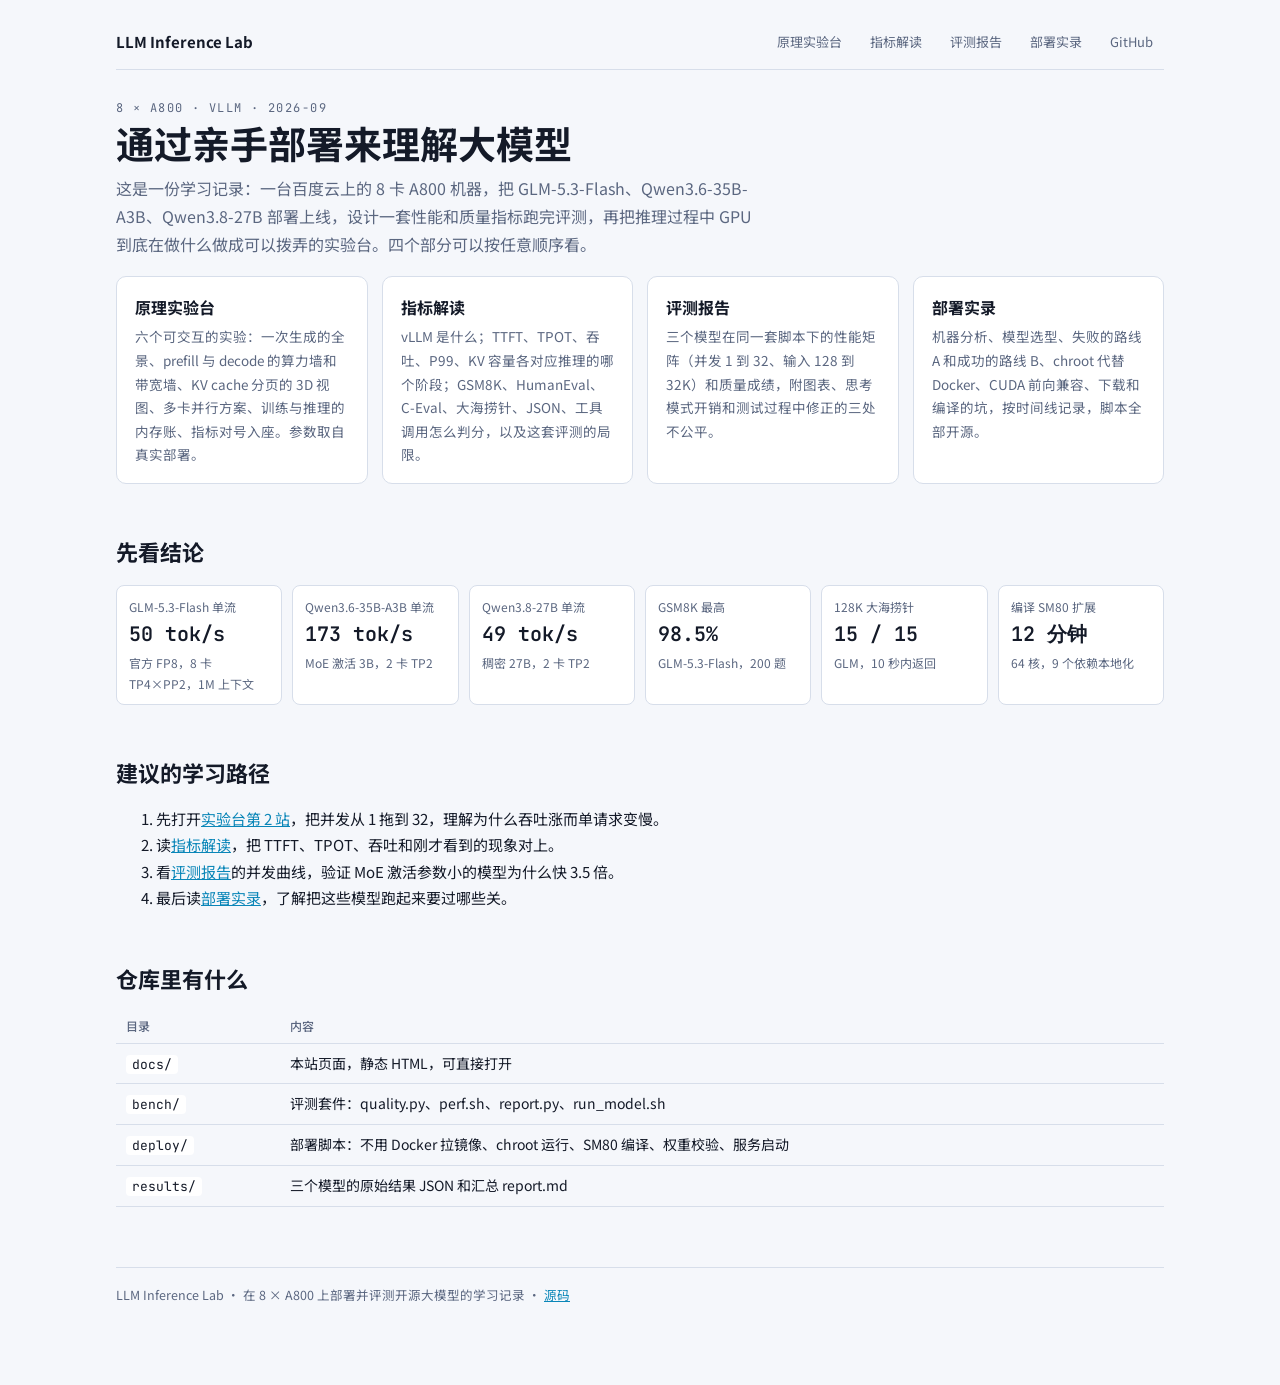
==== index.html @ 00798de9 "LLM Inference Lab: interactive explainer, metrics guide, 3-model benchmark, deployment log and scrip" ====
<!doctype html>
<html lang="zh-CN">
<head>
<meta charset="utf-8">
<meta name="viewport" content="width=device-width, initial-scale=1, viewport-fit=cover">
<title>LLM Inference Lab</title>
<meta name="description" content="在 8×A800 上部署并评测 2026 年开源大模型的学习记录：可交互的推理原理实验台、指标解读、三模型评测报告、完整部署实录和脚本。">
<link rel="stylesheet" href="https://fonts.googleapis.com/css2?family=Noto+Sans+SC:wght@400;500;700&family=JetBrains+Mono:wght@400;600&display=swap">
<link rel="stylesheet" href="docs/site.css">
</head>
<body>
<div class="wrap">
<header class="top"><a class="brand" href="index.html">LLM Inference Lab</a>
<nav><a href="docs/lab.html">原理实验台</a><a href="docs/metrics.html">指标解读</a><a href="docs/benchmark.html">评测报告</a><a href="docs/deployment.html">部署实录</a><a href="https://github.com/haoxiangNtu/llm-inference-lab">GitHub</a></nav></header>

<div class="eyebrow">8 × A800 · vLLM · 2026-09</div>
<h1>通过亲手部署来理解大模型</h1>
<p class="lead">这是一份学习记录：一台百度云上的 8 卡 A800 机器，把 GLM-5.3-Flash、Qwen3.6-35B-A3B、Qwen3.8-27B 部署上线，设计一套性能和质量指标跑完评测，再把推理过程中 GPU 到底在做什么做成可以拨弄的实验台。四个部分可以按任意顺序看。</p>

<div class="cards">
<a class="card" href="docs/lab.html"><div class="t">原理实验台</div><div class="d">六个可交互的实验：一次生成的全景、prefill 与 decode 的算力墙和带宽墙、KV cache 分页的 3D 视图、多卡并行方案、训练与推理的内存账、指标对号入座。参数取自真实部署。</div></a>
<a class="card" href="docs/metrics.html"><div class="t">指标解读</div><div class="d">vLLM 是什么；TTFT、TPOT、吞吐、P99、KV 容量各对应推理的哪个阶段；GSM8K、HumanEval、C-Eval、大海捞针、JSON、工具调用怎么判分，以及这套评测的局限。</div></a>
<a class="card" href="docs/benchmark.html"><div class="t">评测报告</div><div class="d">三个模型在同一套脚本下的性能矩阵（并发 1 到 32、输入 128 到 32K）和质量成绩，附图表、思考模式开销和测试过程中修正的三处不公平。</div></a>
<a class="card" href="docs/deployment.html"><div class="t">部署实录</div><div class="d">机器分析、模型选型、失败的路线 A 和成功的路线 B、chroot 代替 Docker、CUDA 前向兼容、下载和编译的坑，按时间线记录，脚本全部开源。</div></a>
</div>

<h2>先看结论</h2>
<div class="stats">
<div class="stat"><div class="k">GLM-5.3-Flash 单流</div><div class="v">50 tok/s</div><div class="s">官方 FP8，8 卡 TP4×PP2，1M 上下文</div></div>
<div class="stat"><div class="k">Qwen3.6-35B-A3B 单流</div><div class="v">173 tok/s</div><div class="s">MoE 激活 3B，2 卡 TP2</div></div>
<div class="stat"><div class="k">Qwen3.8-27B 单流</div><div class="v">49 tok/s</div><div class="s">稠密 27B，2 卡 TP2</div></div>
<div class="stat"><div class="k">GSM8K 最高</div><div class="v">98.5%</div><div class="s">GLM-5.3-Flash，200 题</div></div>
<div class="stat"><div class="k">128K 大海捞针</div><div class="v">15 / 15</div><div class="s">GLM，10 秒内返回</div></div>
<div class="stat"><div class="k">编译 SM80 扩展</div><div class="v">12 分钟</div><div class="s">64 核，9 个依赖本地化</div></div>
</div>

<h2>建议的学习路径</h2>
<ol>
<li>先打开<a href="docs/lab.html#s2">实验台第 2 站</a>，把并发从 1 拖到 32，理解为什么吞吐涨而单请求变慢。</li>
<li>读<a href="docs/metrics.html">指标解读</a>，把 TTFT、TPOT、吞吐和刚才看到的现象对上。</li>
<li>看<a href="docs/benchmark.html">评测报告</a>的并发曲线，验证 MoE 激活参数小的模型为什么快 3.5 倍。</li>
<li>最后读<a href="docs/deployment.html">部署实录</a>，了解把这些模型跑起来要过哪些关。</li>
</ol>

<h2>仓库里有什么</h2>
<div class="tablewrap"><table>
<tr><th>目录</th><th>内容</th></tr>
<tr><td><code>docs/</code></td><td>本站页面，静态 HTML，可直接打开</td></tr>
<tr><td><code>bench/</code></td><td>评测套件：quality.py、perf.sh、report.py、run_model.sh</td></tr>
<tr><td><code>deploy/</code></td><td>部署脚本：不用 Docker 拉镜像、chroot 运行、SM80 编译、权重校验、服务启动</td></tr>
<tr><td><code>results/</code></td><td>三个模型的原始结果 JSON 和汇总 report.md</td></tr>
</table></div>

<footer>LLM Inference Lab · 在 8 × A800 上部署并评测开源大模型的学习记录 · <a href="https://github.com/haoxiangNtu/llm-inference-lab">源码</a></footer>
</div>
</body>
</html>
---- docs/site.css ----
/* Shared tokens and chrome for the LLM Inference Lab site. Dark-first; light variant via prefers-color-scheme. */
:root{
  --bg:#0c1220; --bg2:#121a2b; --panel:#182238; --line:#26324d; --fg:#e6ecf7; --muted:#8e9bb8;
  --compute:#38d1ff; --memory:#ffb347; --kv:#ff5fa8; --token:#7ef0b0; --weights:#8f9dff; --warn:#ff7a59;
  --font-body:"Noto Sans SC","PingFang SC","Microsoft YaHei",system-ui,sans-serif;
  --font-mono:"JetBrains Mono",ui-monospace,SFMono-Regular,Menlo,monospace;
  color-scheme:dark;
}
@media (prefers-color-scheme: light){ :root{
  --bg:#f5f7fb; --bg2:#ffffff; --panel:#ffffff; --line:#d7deea; --fg:#141a28; --muted:#5b6780;
  --compute:#0a86b8; --memory:#c66a00; --kv:#c8237a; --token:#1f8f5a; --weights:#4553c7; --warn:#d4451f; color-scheme:light } }
*{box-sizing:border-box}
html{scroll-behavior:smooth}
body{background:var(--bg);color:var(--fg);font-family:var(--font-body);font-size:15px;line-height:1.75;margin:0}
.wrap{max-width:1080px;margin:0 auto;padding-block:16px 80px;padding-inline:16px}
header.top{display:flex;flex-wrap:wrap;align-items:center;gap:8px 18px;padding-block:10px;border-bottom:1px solid var(--line);margin-bottom:28px}
header.top .brand{font-weight:700;text-decoration:none;color:var(--fg);font-size:15px}
header.top nav{display:flex;flex-wrap:wrap;gap:4px 6px;margin-left:auto}
header.top nav a{font-size:13px;color:var(--muted);text-decoration:none;padding:4px 10px;border-radius:999px;border:1px solid transparent}
header.top nav a:hover,header.top nav a:focus-visible{color:var(--fg);border-color:var(--line);outline:none}
header.top nav a.on{color:var(--fg);border-color:var(--compute)}
h1{font-size:clamp(26px,4vw,38px);line-height:1.25;margin:0 0 8px;text-wrap:balance;font-weight:700}
h2{font-size:22px;margin:40px 0 10px;text-wrap:balance;padding-top:8px}
h3{font-size:16px;margin:22px 0 6px}
p,li{max-width:72ch}
p{margin:8px 0}
.eyebrow{font-family:var(--font-mono);font-size:12px;letter-spacing:.12em;text-transform:uppercase;color:var(--muted)}
.lead{color:var(--muted);max-width:72ch;font-size:16px}
a{color:var(--compute)}
.pill{display:inline-block;font-family:var(--font-mono);font-size:11px;padding:1px 8px;border-radius:999px;border:1px solid var(--line);color:var(--muted);vertical-align:middle}
.note{background:var(--panel);border-left:3px solid var(--compute);padding:10px 14px;border-radius:0 8px 8px 0;margin:14px 0;max-width:78ch}
.note.mem{border-color:var(--memory)} .note.kv{border-color:var(--kv)} .note.warn{border-color:var(--warn)}
.tablewrap{overflow-x:auto;margin:10px 0 18px}
table{border-collapse:collapse;width:100%;font-size:14px}
th,td{text-align:left;padding:7px 10px;border-bottom:1px solid var(--line);vertical-align:top}
th{color:var(--muted);font-weight:500;font-size:12px;white-space:nowrap}
td.num,th.num{font-family:var(--font-mono);font-variant-numeric:tabular-nums;white-space:nowrap;text-align:right}
code{font-family:var(--font-mono);font-size:13px;background:var(--panel);padding:1px 6px;border-radius:4px}
pre{font-family:var(--font-mono);font-size:12.5px;line-height:1.6;background:var(--panel);border:1px solid var(--line);border-radius:8px;padding:12px 14px;overflow-x:auto;max-width:100%}
pre code{background:none;padding:0}
.cards{display:grid;grid-template-columns:repeat(auto-fit,minmax(230px,1fr));gap:14px;margin:18px 0}
.card{background:var(--bg2);border:1px solid var(--line);border-radius:10px;padding:16px 18px;min-width:0;text-decoration:none;color:var(--fg);display:block}
.card:hover{border-color:var(--compute)}
.card .t{font-weight:700;font-size:16px;margin-bottom:4px}
.card .d{color:var(--muted);font-size:13.5px}
.stats{display:grid;grid-template-columns:repeat(auto-fit,minmax(150px,1fr));gap:10px;margin:14px 0}
.stat{background:var(--panel);border:1px solid var(--line);border-radius:8px;padding:10px 12px;min-width:0}
.stat .k{font-size:12px;color:var(--muted)} .stat .v{font-family:var(--font-mono);font-size:20px;font-weight:600;font-variant-numeric:tabular-nums} .stat .s{font-size:12px;color:var(--muted)}
.stage{background:var(--bg2);border:1px solid var(--line);border-radius:10px;overflow:hidden;position:relative}
canvas.viz{display:block;width:100%;height:auto;max-width:100%}
.legend{display:flex;flex-wrap:wrap;gap:8px 16px;font-size:12px;color:var(--muted);margin:8px 0}
.legend i{display:inline-block;width:10px;height:10px;border-radius:2px;margin-right:6px;vertical-align:middle}
footer{margin-top:60px;padding-top:16px;border-top:1px solid var(--line);color:var(--muted);font-size:12.5px}
.timeline{list-style:none;padding:0;margin:14px 0}
.timeline li{position:relative;padding-left:22px;margin:10px 0;max-width:78ch}
.timeline li::before{content:"";position:absolute;left:4px;top:11px;width:8px;height:8px;border-radius:50%;background:var(--compute)}
.timeline li.bad::before{background:var(--warn)} .timeline li.ok::before{background:var(--token)}
.toc{display:flex;flex-wrap:wrap;gap:8px;margin:14px 0 6px}
.toc a{font-size:13px;color:var(--fg);text-decoration:none;border:1px solid var(--line);border-radius:999px;padding:4px 12px;background:var(--bg2)}
.toc a:hover{border-color:var(--compute)}
@media (max-width:640px){h2{margin-top:30px}}
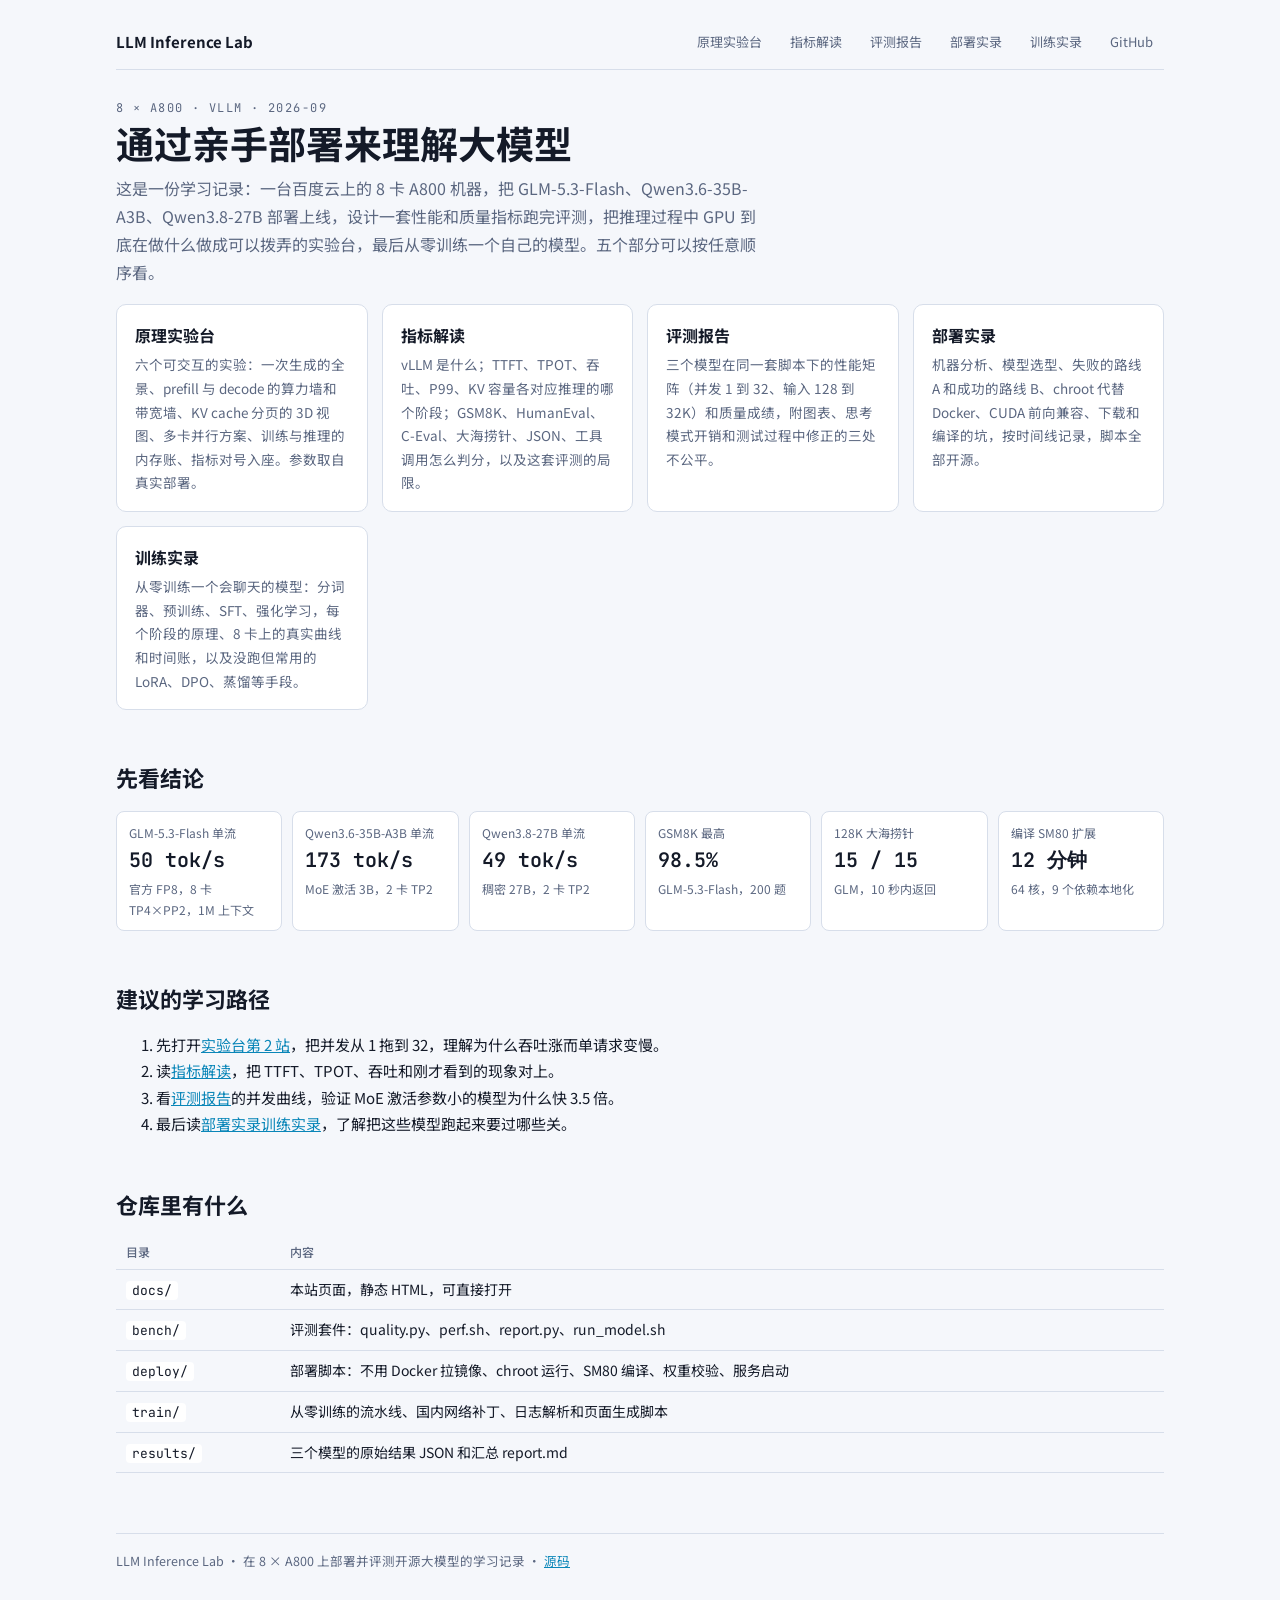
==== commit 3eea472a: "Link the training log from every page, the index, and the README Co-Authored-By: Claude Fable 5.1 <n" ====
--- a/index.html
+++ b/index.html
@@ -11,17 +11,18 @@
 <body>
 <div class="wrap">
 <header class="top"><a class="brand" href="index.html">LLM Inference Lab</a>
-<nav><a href="docs/lab.html">原理实验台</a><a href="docs/metrics.html">指标解读</a><a href="docs/benchmark.html">评测报告</a><a href="docs/deployment.html">部署实录</a><a href="https://github.com/haoxiangNtu/llm-inference-lab">GitHub</a></nav></header>
+<nav><a href="docs/lab.html">原理实验台</a><a href="docs/metrics.html">指标解读</a><a href="docs/benchmark.html">评测报告</a><a href="docs/deployment.html">部署实录</a><a href="docs/training.html">训练实录</a><a href="https://github.com/haoxiangNtu/llm-inference-lab">GitHub</a></nav></header>
 
 <div class="eyebrow">8 × A800 · vLLM · 2026-09</div>
 <h1>通过亲手部署来理解大模型</h1>
-<p class="lead">这是一份学习记录：一台百度云上的 8 卡 A800 机器，把 GLM-5.3-Flash、Qwen3.6-35B-A3B、Qwen3.8-27B 部署上线，设计一套性能和质量指标跑完评测，再把推理过程中 GPU 到底在做什么做成可以拨弄的实验台。四个部分可以按任意顺序看。</p>
+<p class="lead">这是一份学习记录：一台百度云上的 8 卡 A800 机器，把 GLM-5.3-Flash、Qwen3.6-35B-A3B、Qwen3.8-27B 部署上线，设计一套性能和质量指标跑完评测，把推理过程中 GPU 到底在做什么做成可以拨弄的实验台，最后从零训练一个自己的模型。五个部分可以按任意顺序看。</p>
 
 <div class="cards">
 <a class="card" href="docs/lab.html"><div class="t">原理实验台</div><div class="d">六个可交互的实验：一次生成的全景、prefill 与 decode 的算力墙和带宽墙、KV cache 分页的 3D 视图、多卡并行方案、训练与推理的内存账、指标对号入座。参数取自真实部署。</div></a>
 <a class="card" href="docs/metrics.html"><div class="t">指标解读</div><div class="d">vLLM 是什么；TTFT、TPOT、吞吐、P99、KV 容量各对应推理的哪个阶段；GSM8K、HumanEval、C-Eval、大海捞针、JSON、工具调用怎么判分，以及这套评测的局限。</div></a>
 <a class="card" href="docs/benchmark.html"><div class="t">评测报告</div><div class="d">三个模型在同一套脚本下的性能矩阵（并发 1 到 32、输入 128 到 32K）和质量成绩，附图表、思考模式开销和测试过程中修正的三处不公平。</div></a>
 <a class="card" href="docs/deployment.html"><div class="t">部署实录</div><div class="d">机器分析、模型选型、失败的路线 A 和成功的路线 B、chroot 代替 Docker、CUDA 前向兼容、下载和编译的坑，按时间线记录，脚本全部开源。</div></a>
+<a class="card" href="docs/training.html"><div class="t">训练实录</div><div class="d">从零训练一个会聊天的模型：分词器、预训练、SFT、强化学习，每个阶段的原理、8 卡上的真实曲线和时间账，以及没跑但常用的 LoRA、DPO、蒸馏等手段。</div></a>
 </div>
 
 <h2>先看结论</h2>
@@ -39,7 +40,7 @@
 <li>先打开<a href="docs/lab.html#s2">实验台第 2 站</a>，把并发从 1 拖到 32，理解为什么吞吐涨而单请求变慢。</li>
 <li>读<a href="docs/metrics.html">指标解读</a>，把 TTFT、TPOT、吞吐和刚才看到的现象对上。</li>
 <li>看<a href="docs/benchmark.html">评测报告</a>的并发曲线，验证 MoE 激活参数小的模型为什么快 3.5 倍。</li>
-<li>最后读<a href="docs/deployment.html">部署实录</a>，了解把这些模型跑起来要过哪些关。</li>
+<li>最后读<a href="docs/deployment.html">部署实录</a><a href="docs/training.html">训练实录</a>，了解把这些模型跑起来要过哪些关。</li>
 </ol>
 
 <h2>仓库里有什么</h2>
@@ -48,6 +49,7 @@
 <tr><td><code>docs/</code></td><td>本站页面，静态 HTML，可直接打开</td></tr>
 <tr><td><code>bench/</code></td><td>评测套件：quality.py、perf.sh、report.py、run_model.sh</td></tr>
 <tr><td><code>deploy/</code></td><td>部署脚本：不用 Docker 拉镜像、chroot 运行、SM80 编译、权重校验、服务启动</td></tr>
+<tr><td><code>train/</code></td><td>从零训练的流水线、国内网络补丁、日志解析和页面生成脚本</td></tr>
 <tr><td><code>results/</code></td><td>三个模型的原始结果 JSON 和汇总 report.md</td></tr>
 </table></div>
 
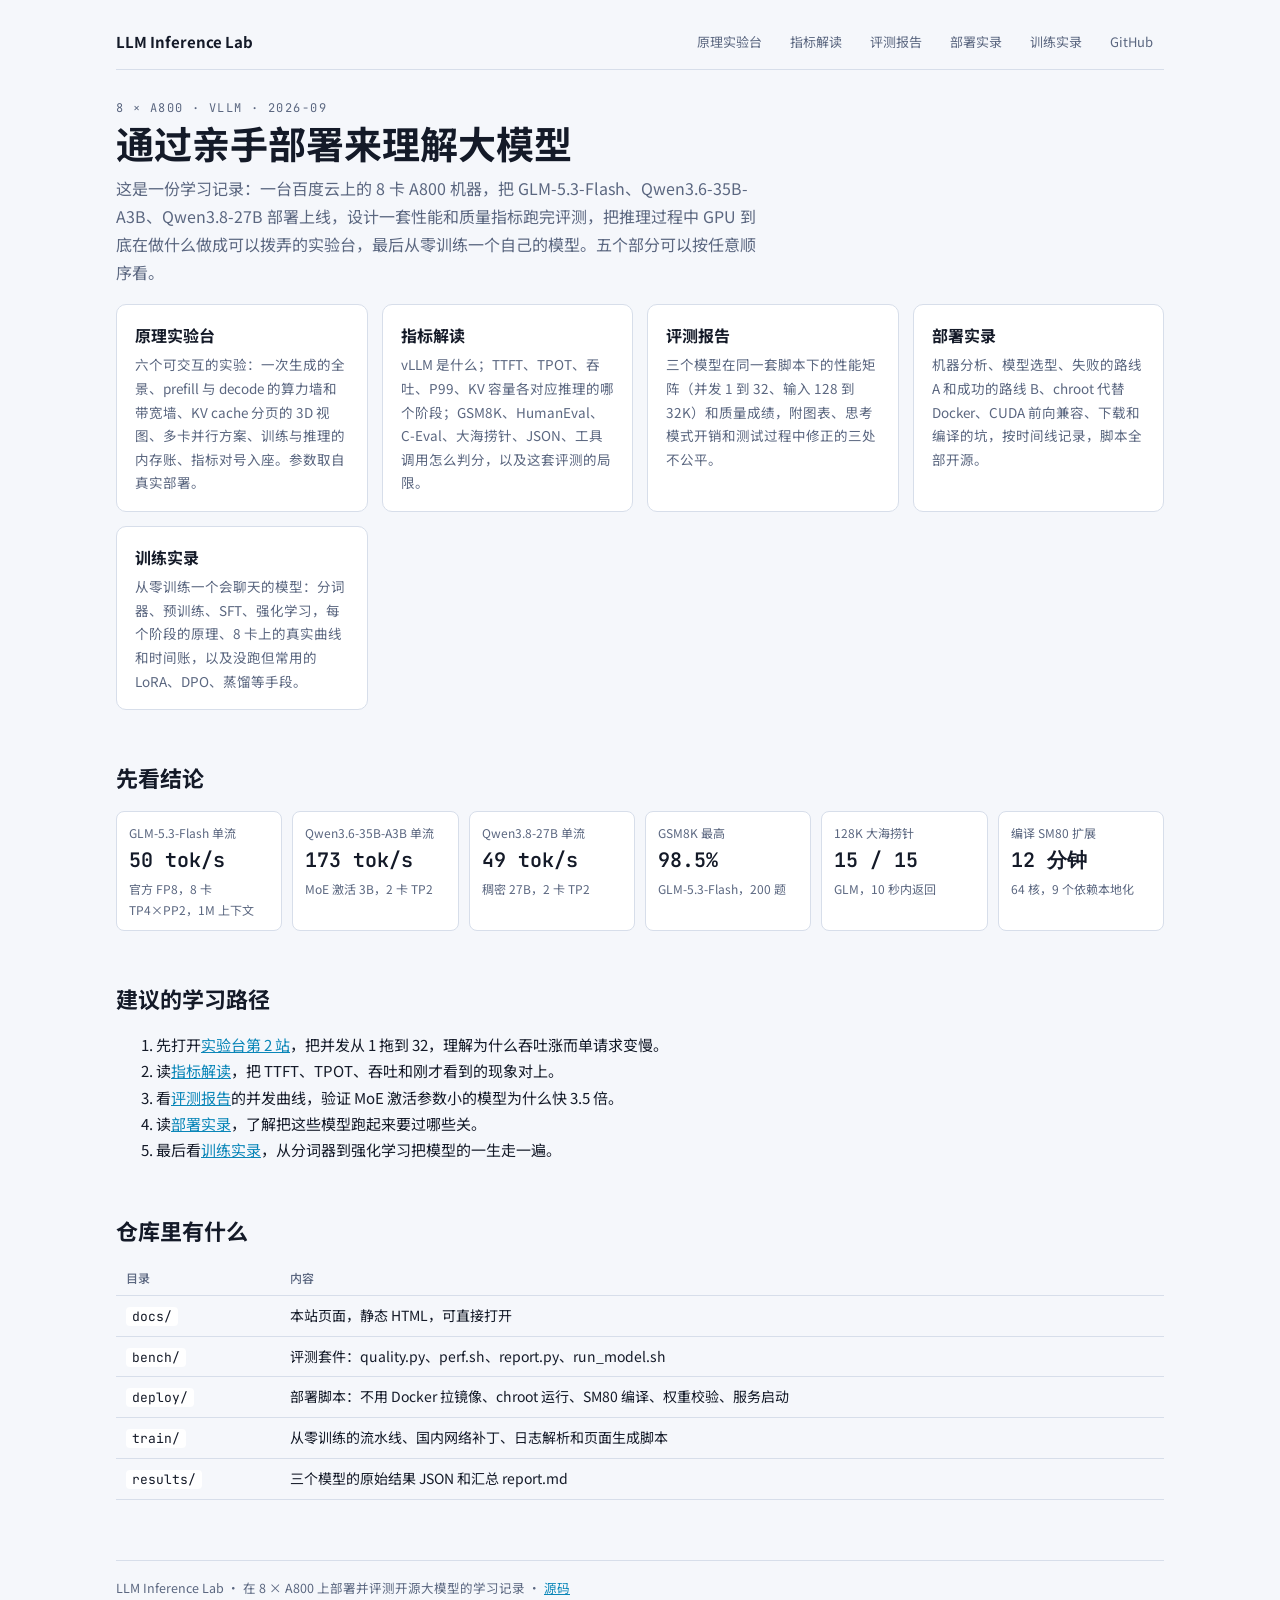
==== commit 76be2856: "Fix learning-path list on the index page Co-Authored-By: Claude Fable 5.1 <noreply@anthropic.com>" ====
--- a/index.html
+++ b/index.html
@@ -40,7 +40,8 @@
 <li>先打开<a href="docs/lab.html#s2">实验台第 2 站</a>，把并发从 1 拖到 32，理解为什么吞吐涨而单请求变慢。</li>
 <li>读<a href="docs/metrics.html">指标解读</a>，把 TTFT、TPOT、吞吐和刚才看到的现象对上。</li>
 <li>看<a href="docs/benchmark.html">评测报告</a>的并发曲线，验证 MoE 激活参数小的模型为什么快 3.5 倍。</li>
-<li>最后读<a href="docs/deployment.html">部署实录</a><a href="docs/training.html">训练实录</a>，了解把这些模型跑起来要过哪些关。</li>
+<li>读<a href="docs/deployment.html">部署实录</a>，了解把这些模型跑起来要过哪些关。</li>
+<li>最后看<a href="docs/training.html">训练实录</a>，从分词器到强化学习把模型的一生走一遍。</li>
 </ol>
 
 <h2>仓库里有什么</h2>
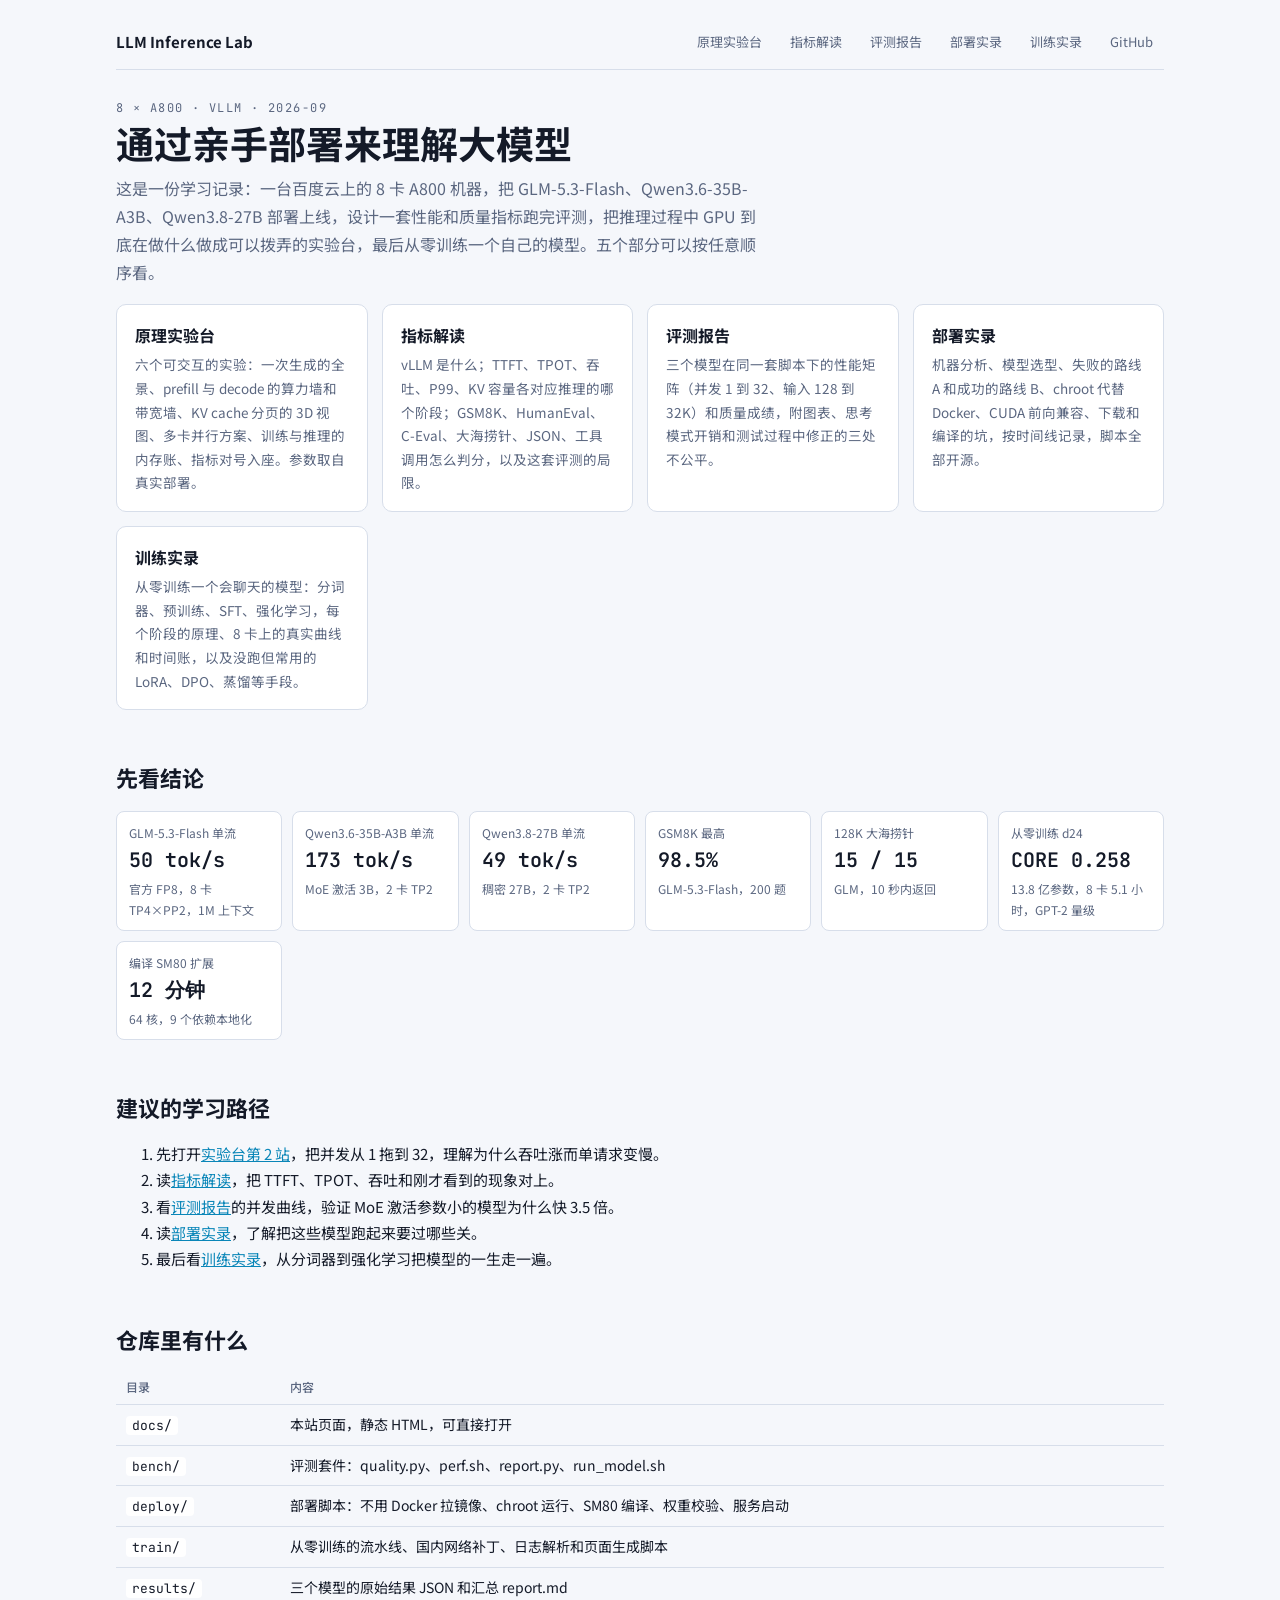
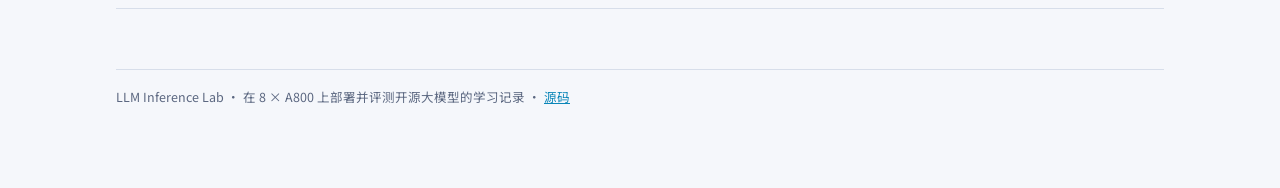
==== commit cfa06585: "Training log: add d24 results (GPT-2-grade run, 5.1 h on 8xA800), throughput chart and notes Co-Auth" ====
--- a/index.html
+++ b/index.html
@@ -32,6 +32,7 @@
 <div class="stat"><div class="k">Qwen3.8-27B 单流</div><div class="v">49 tok/s</div><div class="s">稠密 27B，2 卡 TP2</div></div>
 <div class="stat"><div class="k">GSM8K 最高</div><div class="v">98.5%</div><div class="s">GLM-5.3-Flash，200 题</div></div>
 <div class="stat"><div class="k">128K 大海捞针</div><div class="v">15 / 15</div><div class="s">GLM，10 秒内返回</div></div>
+<div class="stat"><div class="k">从零训练 d24</div><div class="v">CORE 0.258</div><div class="s">13.8 亿参数，8 卡 5.1 小时，GPT-2 量级</div></div>
 <div class="stat"><div class="k">编译 SM80 扩展</div><div class="v">12 分钟</div><div class="s">64 核，9 个依赖本地化</div></div>
 </div>
 
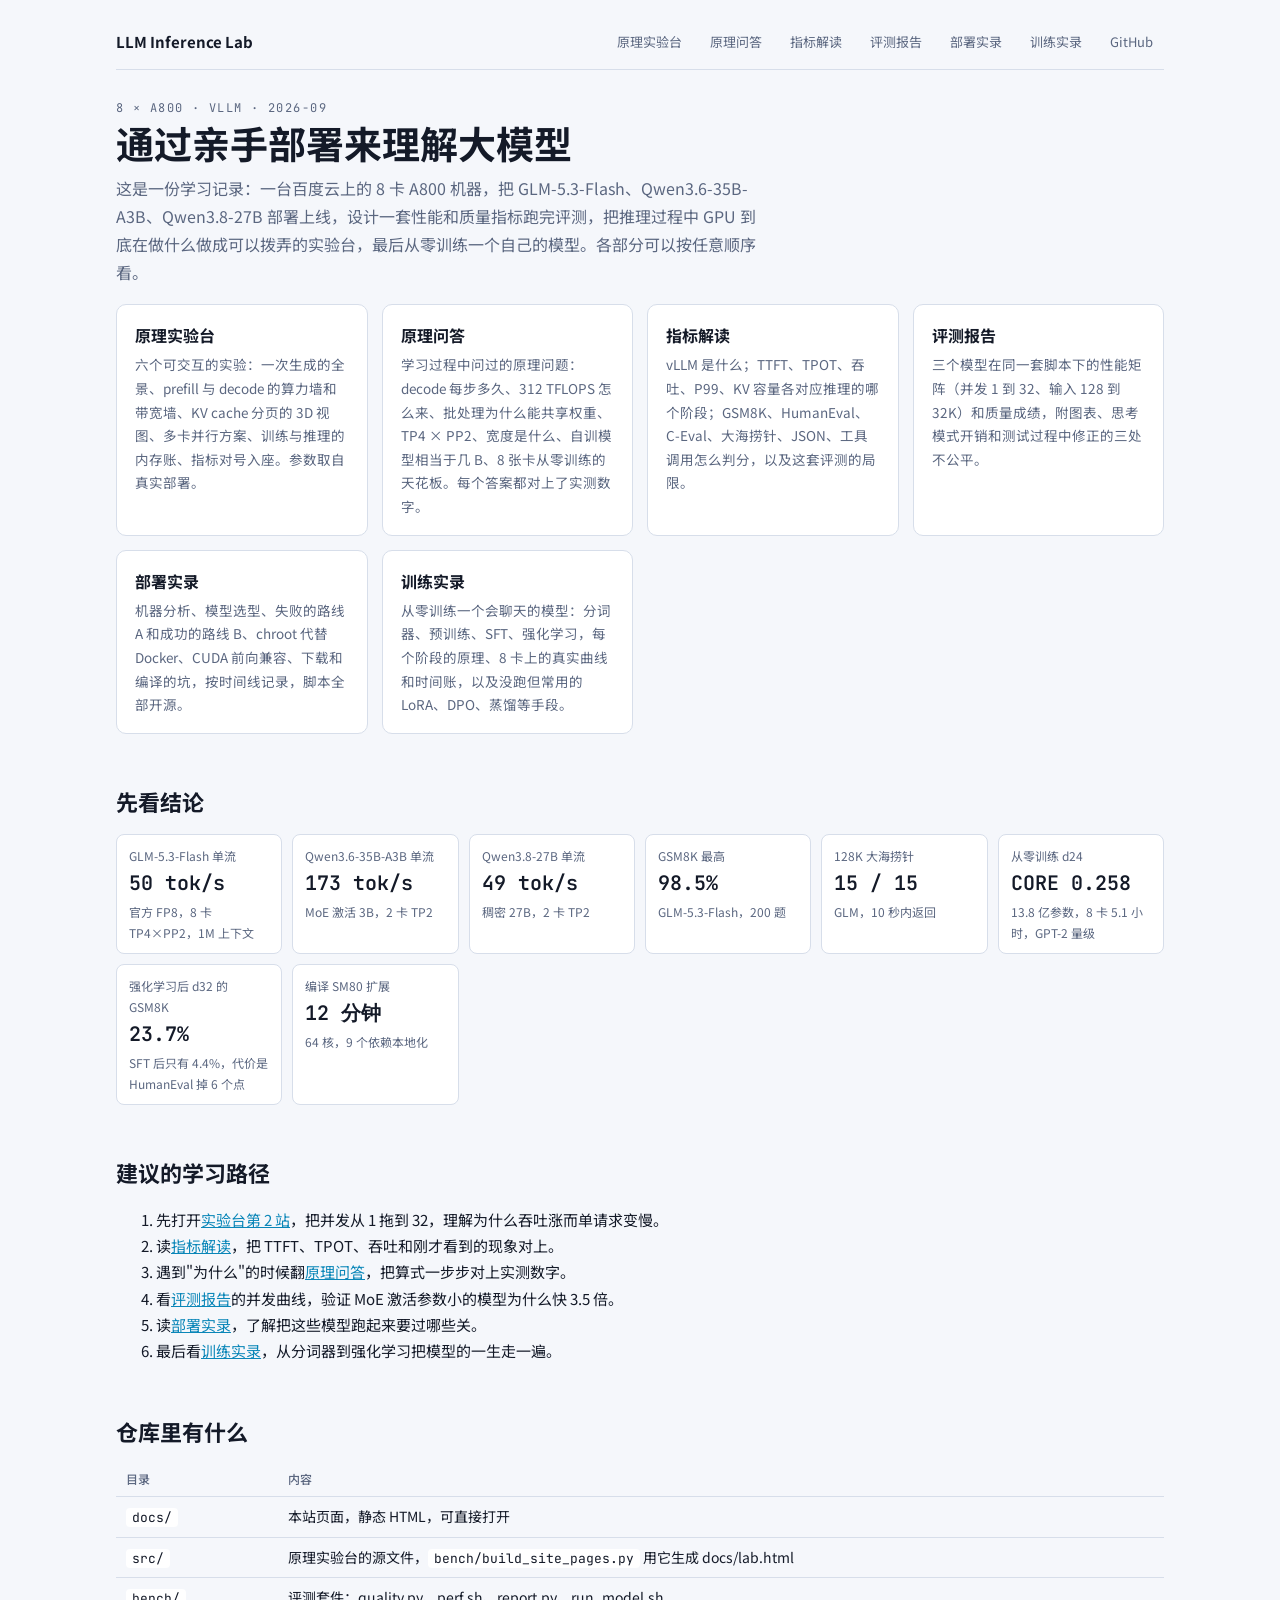
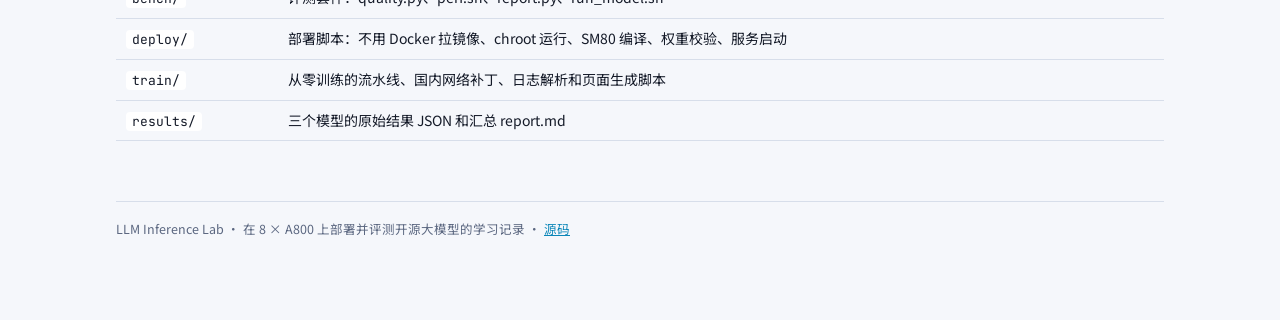
==== commit 000acf99: "Add a Q&A page with the derivations discussed while learning; fix the lab's GLM latency claim; keep " ====
--- a/index.html
+++ b/index.html
@@ -11,14 +11,15 @@
 <body>
 <div class="wrap">
 <header class="top"><a class="brand" href="index.html">LLM Inference Lab</a>
-<nav><a href="docs/lab.html">原理实验台</a><a href="docs/metrics.html">指标解读</a><a href="docs/benchmark.html">评测报告</a><a href="docs/deployment.html">部署实录</a><a href="docs/training.html">训练实录</a><a href="https://github.com/haoxiangNtu/llm-inference-lab">GitHub</a></nav></header>
+<nav><a href="docs/lab.html">原理实验台</a><a href="docs/notes.html">原理问答</a><a href="docs/metrics.html">指标解读</a><a href="docs/benchmark.html">评测报告</a><a href="docs/deployment.html">部署实录</a><a href="docs/training.html">训练实录</a><a href="https://github.com/haoxiangNtu/llm-inference-lab">GitHub</a></nav></header>
 
 <div class="eyebrow">8 × A800 · vLLM · 2026-09</div>
 <h1>通过亲手部署来理解大模型</h1>
-<p class="lead">这是一份学习记录：一台百度云上的 8 卡 A800 机器，把 GLM-5.3-Flash、Qwen3.6-35B-A3B、Qwen3.8-27B 部署上线，设计一套性能和质量指标跑完评测，把推理过程中 GPU 到底在做什么做成可以拨弄的实验台，最后从零训练一个自己的模型。五个部分可以按任意顺序看。</p>
+<p class="lead">这是一份学习记录：一台百度云上的 8 卡 A800 机器，把 GLM-5.3-Flash、Qwen3.6-35B-A3B、Qwen3.8-27B 部署上线，设计一套性能和质量指标跑完评测，把推理过程中 GPU 到底在做什么做成可以拨弄的实验台，最后从零训练一个自己的模型。各部分可以按任意顺序看。</p>
 
 <div class="cards">
 <a class="card" href="docs/lab.html"><div class="t">原理实验台</div><div class="d">六个可交互的实验：一次生成的全景、prefill 与 decode 的算力墙和带宽墙、KV cache 分页的 3D 视图、多卡并行方案、训练与推理的内存账、指标对号入座。参数取自真实部署。</div></a>
+<a class="card" href="docs/notes.html"><div class="t">原理问答</div><div class="d">学习过程中问过的原理问题：decode 每步多久、312 TFLOPS 怎么来、批处理为什么能共享权重、TP4 × PP2、宽度是什么、自训模型相当于几 B、8 张卡从零训练的天花板。每个答案都对上了实测数字。</div></a>
 <a class="card" href="docs/metrics.html"><div class="t">指标解读</div><div class="d">vLLM 是什么；TTFT、TPOT、吞吐、P99、KV 容量各对应推理的哪个阶段；GSM8K、HumanEval、C-Eval、大海捞针、JSON、工具调用怎么判分，以及这套评测的局限。</div></a>
 <a class="card" href="docs/benchmark.html"><div class="t">评测报告</div><div class="d">三个模型在同一套脚本下的性能矩阵（并发 1 到 32、输入 128 到 32K）和质量成绩，附图表、思考模式开销和测试过程中修正的三处不公平。</div></a>
 <a class="card" href="docs/deployment.html"><div class="t">部署实录</div><div class="d">机器分析、模型选型、失败的路线 A 和成功的路线 B、chroot 代替 Docker、CUDA 前向兼容、下载和编译的坑，按时间线记录，脚本全部开源。</div></a>
@@ -33,6 +34,7 @@
 <div class="stat"><div class="k">GSM8K 最高</div><div class="v">98.5%</div><div class="s">GLM-5.3-Flash，200 题</div></div>
 <div class="stat"><div class="k">128K 大海捞针</div><div class="v">15 / 15</div><div class="s">GLM，10 秒内返回</div></div>
 <div class="stat"><div class="k">从零训练 d24</div><div class="v">CORE 0.258</div><div class="s">13.8 亿参数，8 卡 5.1 小时，GPT-2 量级</div></div>
+<div class="stat"><div class="k">强化学习后 d32 的 GSM8K</div><div class="v">23.7%</div><div class="s">SFT 后只有 4.4%，代价是 HumanEval 掉 6 个点</div></div>
 <div class="stat"><div class="k">编译 SM80 扩展</div><div class="v">12 分钟</div><div class="s">64 核，9 个依赖本地化</div></div>
 </div>
 
@@ -40,6 +42,7 @@
 <ol>
 <li>先打开<a href="docs/lab.html#s2">实验台第 2 站</a>，把并发从 1 拖到 32，理解为什么吞吐涨而单请求变慢。</li>
 <li>读<a href="docs/metrics.html">指标解读</a>，把 TTFT、TPOT、吞吐和刚才看到的现象对上。</li>
+<li>遇到"为什么"的时候翻<a href="docs/notes.html">原理问答</a>，把算式一步步对上实测数字。</li>
 <li>看<a href="docs/benchmark.html">评测报告</a>的并发曲线，验证 MoE 激活参数小的模型为什么快 3.5 倍。</li>
 <li>读<a href="docs/deployment.html">部署实录</a>，了解把这些模型跑起来要过哪些关。</li>
 <li>最后看<a href="docs/training.html">训练实录</a>，从分词器到强化学习把模型的一生走一遍。</li>
@@ -49,6 +52,7 @@
 <div class="tablewrap"><table>
 <tr><th>目录</th><th>内容</th></tr>
 <tr><td><code>docs/</code></td><td>本站页面，静态 HTML，可直接打开</td></tr>
+<tr><td><code>src/</code></td><td>原理实验台的源文件，<code>bench/build_site_pages.py</code> 用它生成 docs/lab.html</td></tr>
 <tr><td><code>bench/</code></td><td>评测套件：quality.py、perf.sh、report.py、run_model.sh</td></tr>
 <tr><td><code>deploy/</code></td><td>部署脚本：不用 Docker 拉镜像、chroot 运行、SM80 编译、权重校验、服务启动</td></tr>
 <tr><td><code>train/</code></td><td>从零训练的流水线、国内网络补丁、日志解析和页面生成脚本</td></tr>
